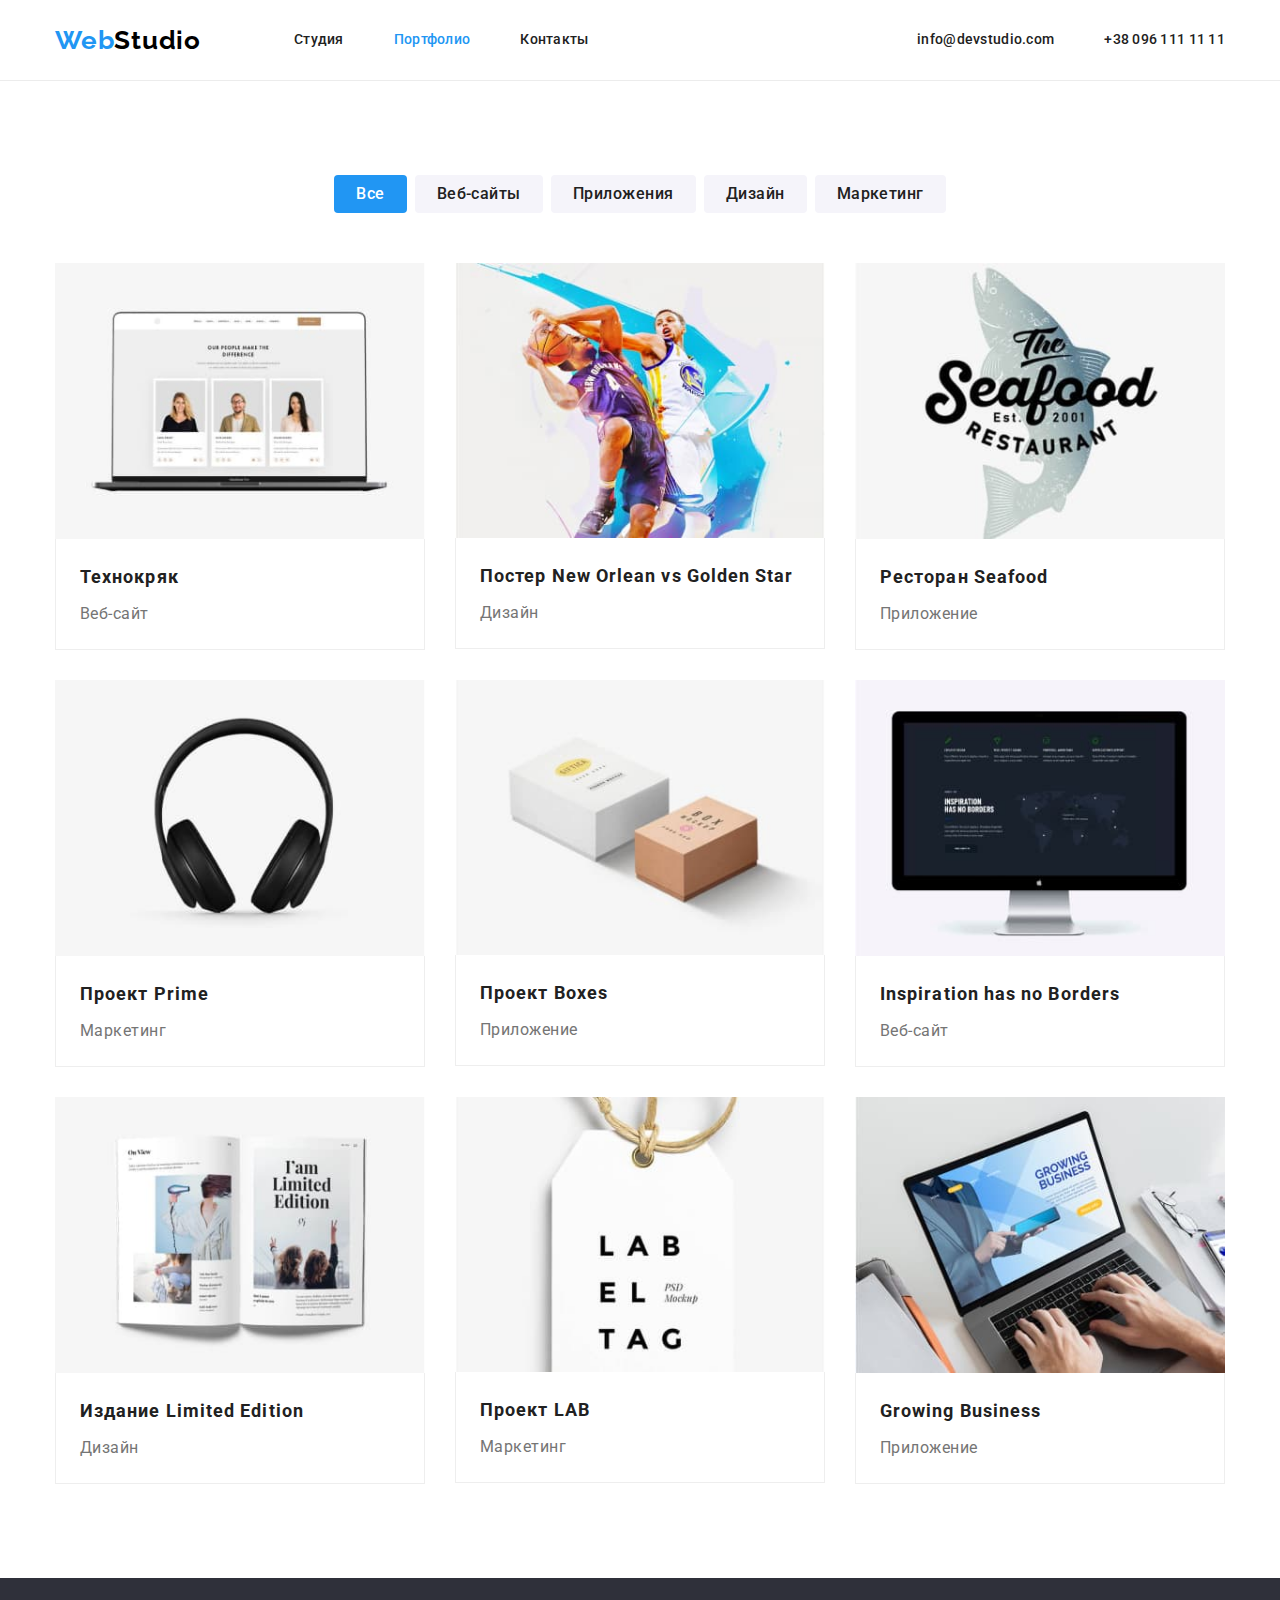
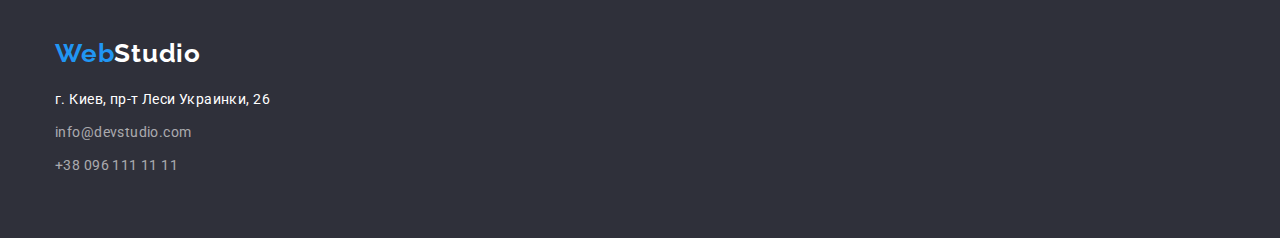
==== portfolio.html @ 4b1d2488 "Начало ДЗ" ====
<!DOCTYPE html>
<html lang="ru">
  <head>
    <meta charset="UTF-8" />
    <meta http-equiv="X-UA-Compatible" content="IE=edge" />
    <meta name="viewport" content="width=device-width, initial-scale=1.0" />
    <title>Document</title>
    <link rel="preconnect" href="https://fonts.googleapis.com" />
    <link rel="preconnect" href="https://fonts.gstatic.com" crossorigin />
    <link
      href="https://fonts.googleapis.com/css2?family=Raleway:wght@700&family=Roboto:wght@400;500;700;900&display=swap"
      rel="stylesheet"
    />
    <link
      rel="stylesheet"
      href="https://cdnjs.cloudflare.com/ajax/libs/modern-normalize/1.0.0/modern-normalize.min.css"
    />
    <link rel="stylesheet" type="text/css" href="./css/styles.css" />
  </head>

  <body>
    <header class="page-header">
      <div class="container">
        <nav class="nav-main">
          <a class="logo link" href="#">Web<span class="logo-part">Studio</span> </a>

          <ul class="nav-list list">
            <li class="nav-item">
              <a class="nav-link link" href="./index.html">Студия</a>
            </li>
            <li class="nav-item">
              <a class="nav-link link current" href="#">Портфолио</a>
            </li>
            <li class="nav-item">
              <a class="nav-link link" href="#">Контакты</a>
            </li>
          </ul>
        </nav>

        <ul class="nav-contact list">
          <li class="nav-contact-item">
            <a class="nav-link link" href="mailto:info@devstudio.com">info@devstudio.com</a>
          </li>

          <li class="nav-contact-item">
            <a class="nav-link link" href="tel:+380961111111">+38 096 111 11 11</a>
          </li>
        </ul>
      </div>
    </header>

    <!--Герой-->
    <main>
      <section class="portfolio section">
        <div class="container">
          <h1 class="visually-hidden">Портфолио</h1>

          <!--Фильтр по разделам-->
          <ul class="btn-select list">
            <li><button class="btn-item current" type="button">Все</button></li>
            <li><button class="btn-item" type="button">Веб-сайты</button></li>
            <li><button class="btn-item" type="button">Приложения</button></li>
            <li><button class="btn-item" type="button">Дизайн</button></li>
            <li><button class="btn-item" type="button">Маркетинг</button></li>
          </ul>

          <h2 class="visually-hidden">Примеры работ</h2>
          <ul class="sample-list list">
            <li class="sample-item">
              <a class="sample-link link" href="#">
                <img
                  class="sample-img"
                  src="./images/project-1.jpg"
                  alt="Первый проект"
                  width="370"
                />
                <div class="sample-box">
                  <h3 class="sample-item-title">Технокряк</h3>
                  <p class="sample-item-txt">Веб-сайт</p>
                </div>
              </a>
            </li>
            <li class="sample-item">
              <a class="sample-link link" href="#">
                <img
                  class="sample-img"
                  src="./images/project-2.jpg"
                  alt="Второй проект"
                  width="370"
                />
                <div class="sample-box">
                  <h3 class="sample-item-title">Постер New Orlean vs Golden Star</h3>
                  <p class="sample-item-txt">Дизайн</p>
                </div>
              </a>
            </li>
            <li class="sample-item">
              <a class="sample-link link" href="#">
                <img
                  class="sample-img"
                  src="./images/project-3.jpg"
                  alt="Третий проект"
                  width="370"
                />
                <div class="sample-box">
                  <h3 class="sample-item-title">Ресторан Seafood</h3>
                  <p class="sample-item-txt">Приложение</p>
                </div>
              </a>
            </li>
            <li class="sample-item">
              <a class="sample-link link" href="#">
                <img
                  class="sample-img"
                  src="./images/project-4.jpg"
                  alt="Четвертый проект"
                  width="370"
                />
                <div class="sample-box">
                  <h3 class="sample-item-title">Проект Prime</h3>
                  <p class="sample-item-txt">Маркетинг</p>
                </div>
              </a>
            </li>
            <li class="sample-item">
              <a class="sample-link link" href="#">
                <img
                  class="sample-img"
                  src="./images/project-5.jpg"
                  alt="Пятый проект"
                  width="370"
                />
                <div class="sample-box">
                  <h3 class="sample-item-title">Проект Boxes</h3>
                  <p class="sample-item-txt">Приложение</p>
                </div>
              </a>
            </li>
            <li class="sample-item">
              <a class="sample-link link" href="#">
                <img
                  class="sample-img"
                  src="./images/project-6.jpg"
                  alt="Шестой  проект"
                  width="370"
                />
                <div class="sample-box">
                  <h3 class="sample-item-title">Inspiration has no Borders</h3>
                  <p class="sample-item-txt">Веб-сайт</p>
                </div>
              </a>
            </li>
            <li class="sample-item">
              <a class="sample-link link" href="#">
                <img
                  class="sample-img"
                  src="./images/project-7.jpg"
                  alt="Седьмой проект"
                  width="370"
                />
                <div class="sample-box">
                  <h3 class="sample-item-title">Издание Limited Edition</h3>
                  <p class="sample-item-txt">Дизайн</p>
                </div>
              </a>
            </li>
            <li class="sample-item">
              <a class="sample-link link" href="#">
                <img
                  class="sample-img"
                  src="./images/project-8.jpg"
                  alt="Восьмой проект"
                  width="370"
                />
                <div class="sample-box">
                  <h3 class="sample-item-title">Проект LAB</h3>
                  <p class="sample-item-txt">Маркетинг</p>
                </div>
              </a>
            </li>
            <li class="sample-item">
              <a class="sample-link link" href="#">
                <img
                  class="sample-img"
                  src="./images/project-9.jpg"
                  alt="Девятый проект"
                  width="370"
                />
                <div class="sample-box">
                  <h3 class="sample-item-title">Growing Business</h3>
                  <p class="sample-item-txt">Приложение</p>
                </div>
              </a>
            </li>
          </ul>
        </div>
      </section>
    </main>

    <!--Футер-->
    <footer class="footer">
      <div class="container">
        <a class="logo link" href="#">Web<span class="logo-part">Studio</span> </a>
        <address class="addr">
          г. Киев, пр-т Леси Украинки, 26
          <ul class="addr-list list">
            <li class="addr-item">
              <a class="addr-link link" href="mailto:info@devstudio.com">info@devstudio.com</a>
            </li>
            <li class="addr-item">
              <a class="addr-link link" href="tel:+380961111111">+38 096 111 11 11</a>
            </li>
          </ul>
        </address>
      </div>
    </footer>
  </body>
</html>
---- css/styles.css ----
/*--объявление глоб.переменных--*/
:root {
  --clr-ttl: #212121; /*--осн.цвет заголовков--*/
  --clr-txt: #757575; /*--осн.цвет текста--*/
  --clr-backg-hero: #2f303a; /*--цвет фона героя и футера--*/
  --clr-backg-item: #f5f4fa; /*--доп.цвет фона элементов--*/
  --clr-btn-link: #ffffff; /*--цвет текста акт.кн.,ссылок..--*/
  --clr-brend: #2196f3; /*-цвет логотипа,акт.кнопок и ссылок---*/
  --clr-logo-part: #000000; /*-цвет логотипа,акт.кнопок и ссылок---*/
  --clr-ft-link: rgba(255, 255, 255, 0.6); /*--цвет ссылок в футере--*/
}

/*--Установки "по умолчанию" для сайта--*/

body {
  font-family: Roboto, sans-serif;
  color: var(--clr-txt);
  background-color: var(--clr-btn-link);
  cursor: default;
}

/*--Установки элементов--*/
ul {
  list-style: none;
  margin: 0;
  padding: 0;
}

h1,
h2,
h3,
h4,
h5,
h6,
p {
  margin: 0 auto;
}

img {
  display: block;
}
.link {
  text-decoration: none;
}

.visually-hidden {
  position: absolute;
  width: 1px;
  height: 1px;
  margin: -1px;
  border: 0;
  padding: 0;

  white-space: nowrap;
  clip-path: inset(100%);
  clip: rect(0 0 0 0);
  overflow: hidden;
}

.nav-link.current {
  color: var(--clr-brend);
}

.section {
  padding: 94px 0;
}

/*---header--*/
.page-header {
  border-bottom: 1px solid #ececec;
}
/*--Логотип--*/
.logo {
  font-family: 'Raleway', sans-serif;
  font-weight: 700;
  font-size: 26px;
  line-height: 1.17;
  color: var(--clr-brend);
  letter-spacing: 0.03em;
}
.logo-part {
  color: var(--clr-logo-part);
}

.footer .logo-part {
  color: var(--clr-btn-link);
}

.page-header > .container {
  display: flex;
  align-items: center;
  justify-content: space-between;
}

.nav-main {
  display: flex;
  align-items: center;
  margin-left: 0;
  margin-right: 0;
}
.nav-list {
  display: flex;
  margin-left: 93px;
}
.nav-list li:first-child,
.nav-contact li:first-child {
  margin-left: 0;
}
.nav-contact {
  display: flex;
  margin: auto 0;
  align-items: center;
}

.nav-link {
  display: block;
  padding-top: 32px;
  padding-bottom: 32px;
  justify-content: space-between;
  font-weight: 500;
  font-size: 14px;
  line-height: 1.14;
  letter-spacing: 0.02em;
  color: var(--clr-ttl);
}

.nav-link:hover,
.nav-link:focus {
  color: var(--clr-brend);
}

.nav-item,
.nav-contact-item {
  margin-left: 50px;
}

.nav-link-item {
  display: inline-block;
  padding-top: 32px;
  padding-bottom: 32px;
  font-weight: 500;
  font-size: 14px;
  line-height: 1.14;
  letter-spacing: 0.02em;
  color: var(--clr-txt);
}

.nav-link-item:hover,
.nav-link-item:focus {
  color: var(--clr-brend);
}

/*--main-section--*/
.container {
  width: 1200px;
  margin: 0 auto;
  padding: 0 15px;
}

.main {
  display: block;
  /*background: var(--clr-backg-hero); rgba(47, 48, 58, 0.4),*/
  background-image: linear-gradient(to right, rgba(47, 48, 58, 0.4), rgba(47, 48, 58, 0.4)),
    url('../images/img-hero.jpg');
  background-repeat: no-repeat;
  background-position: center;
  background-size: 1600px;
  text-align: center;
  padding: 200px 0;
}

.main-title {
  height: 120px;
  max-width: 696px;
  font-weight: 900;
  font-size: 44px;
  line-height: 1.36;
  letter-spacing: 0.06em;
  text-transform: uppercase;
  color: var(--clr-btn-link);
  margin-bottom: 30px;
}

.main-btn {
  text-align: center;
  font-weight: 700;
  font-size: 16px;
  line-height: 1.87;
  letter-spacing: 0.06em;
  border: none;
  border-radius: 4px;
  cursor: pointer;
  color: var(--clr-btn-link);
  background-color: var(--clr-brend);
  padding: 10px 32px;
  min-width: 200px;
}

.main-btn:hover,
.main-btn:focus {
  color: var(--clr-btn-link);
  background-color: var(--clr-brend);
}

.advants-list {
  display: flex;
  margin-left: -30px;
}

.advants-item {
  width: calc((100% - 4 * 30px) / 4);
  margin-left: 30px;
}
.advants-item-title {
  font-weight: 700;
  font-size: 14px;
  line-height: 1.17;
  letter-spacing: 0.03em;
  text-transform: uppercase;
  color: var(--clr-ttl);
  margin-bottom: 10px;
}
.advants-text {
  font-size: 14px;
  line-height: 1.71;
  letter-spacing: 0.03em;
  color: var(--clr-txt);
}

/*--direct-section--*/
.direct.section {
  padding-top: 0;
}
.direct-title {
  font-weight: 700;
  font-size: 36px;
  line-height: 1.17;
  text-align: center;
  letter-spacing: 0.03em;
  color: var(--clr-ttl);
  margin-bottom: 50px;
}
.direct-list {
  display: flex;
  margin-left: -30px;
}
.direct-item {
  width: calc((100% - 3 * 30px) / 3);
  margin-left: 30px;
  box-shadow: 0px 4px 4px 0px #00000040;
}

/*--card-section--*/
.card {
  background: var(--clr-backg-item);
  text-align: center;
}
.card-title {
  font-weight: 700;
  font-size: 36px;
  line-height: 1.17;
  letter-spacing: 0.03em;
  color: var(--clr-ttl);
  margin-top: 0;
  margin-bottom: 50px;
}

.card-list {
  display: flex;
  margin-left: -30px;
}
.card-item {
  width: calc((100% - 4 * 30px) / 4);
  margin-left: 30px;
  /*height: 368px;*/
  background: #ffffff;
  box-shadow: 0px 1px 3px rgba(0, 0, 0, 0.12), 0px 1px 1px rgba(0, 0, 0, 0.14),
    0px 2px 1px rgba(0, 0, 0, 0.2);
  border-radius: 0px 0px 4px 4px;
}

.card-item-title {
  font-weight: 500;
  color: var(--clr-ttl);
  margin-bottom: 10px;
}
.card-text {
  letter-spacing: 0.03em;
  color: var(--clr-txt);
}

.card-content {
  font-size: 16px;
  line-height: 1.19;
  text-align: center;
  letter-spacing: 0.03em;
  padding: 30px 10px;
}
/*-------------------footer-section-----------*/

.footer {
  padding: 60px 0;
  background: var(--clr-backg-hero);
}

.footer .logo {
  display: block;
  margin-bottom: 20px;
}

.addr {
  font-style: normal;
  font-size: 14px;
  line-height: 1.71;
  letter-spacing: 0.03em;
  color: var(--clr-btn-link);
  margin: 0;
}

.addr-list {
  margin-top: 9px;
}
.addr-item {
  margin-bottom: 9px;
}

.addr-list li:last-child {
  margin-bottom: 0;
}

.addr-link {
  display: block;
  line-height: 1.71;
  letter-spacing: 0.03em;
  color: var(--clr-ft-link);
}

.addr-link:hover,
.addr-link:focus {
  color: var(--clr-brend);
}

/*------------PORTFOLIO---------*/

/*---Фильтр по разделам--*/
.btn-select {
  display: flex;
  justify-content: center;
  margin-bottom: 50px;
}
.btn-item {
  font-family: 'Roboto', sans-serif;
  font-style: normal;
  font-weight: 500;
  font-size: 16px;
  line-height: 1.62;
  letter-spacing: 0.03em;
  background-color: var(--clr-backg-item);
  color: var(--clr-ttl);
  text-align: center;
  cursor: pointer;
  border: none;
  border-radius: 4px;
  padding: 6px 22px;
}

.btn-select > li {
  margin-right: 8px;
}
.btn-select > li:last-child {
  margin-right: 0;
}

.btn-item:hover,
.btn-item:focus {
  color: var(--clr-btn-link);
  background-color: var(--clr-brend);
  box-shadow: 0px 4px 4px 0px #00000040;
}

.btn-item.current {
  background-color: var(--clr-brend);
  color: var(--clr-btn-link);
}

/*---Примеры работ ----*/
.sample-list {
  display: flex;
  flex-wrap: wrap;
  margin-left: -30px;
}
.sample-list > .sample-item:nth-child(-n + 3) {
  margin-top: 0;
}

.sample-item {
  width: calc((100% - 3 * 30px) / 3);
  margin-left: 30px;
  margin-top: 30px;
}
.sample-item:hover {
  box-shadow: 0px 4px 4px 0px #00000040;
}

.sample-link {
  height: 100%;
}

.sample-item-title {
  font-weight: 700;
  font-size: 18px;
  line-height: 2;
  letter-spacing: 0.06em;
  color: #212121;
  margin-bottom: 4px;
}
.sample-item-txt {
  font-size: 16px;
  line-height: 1.87;
  letter-spacing: 0.03em;
  color: var(--clr-txt);
  background: var(--clr-btn-link);
  margin-bottom: 0;
}

.sample-box {
  padding: 20px 24px;
  border: 1px solid #eeeeee;
  border-top: none;
}
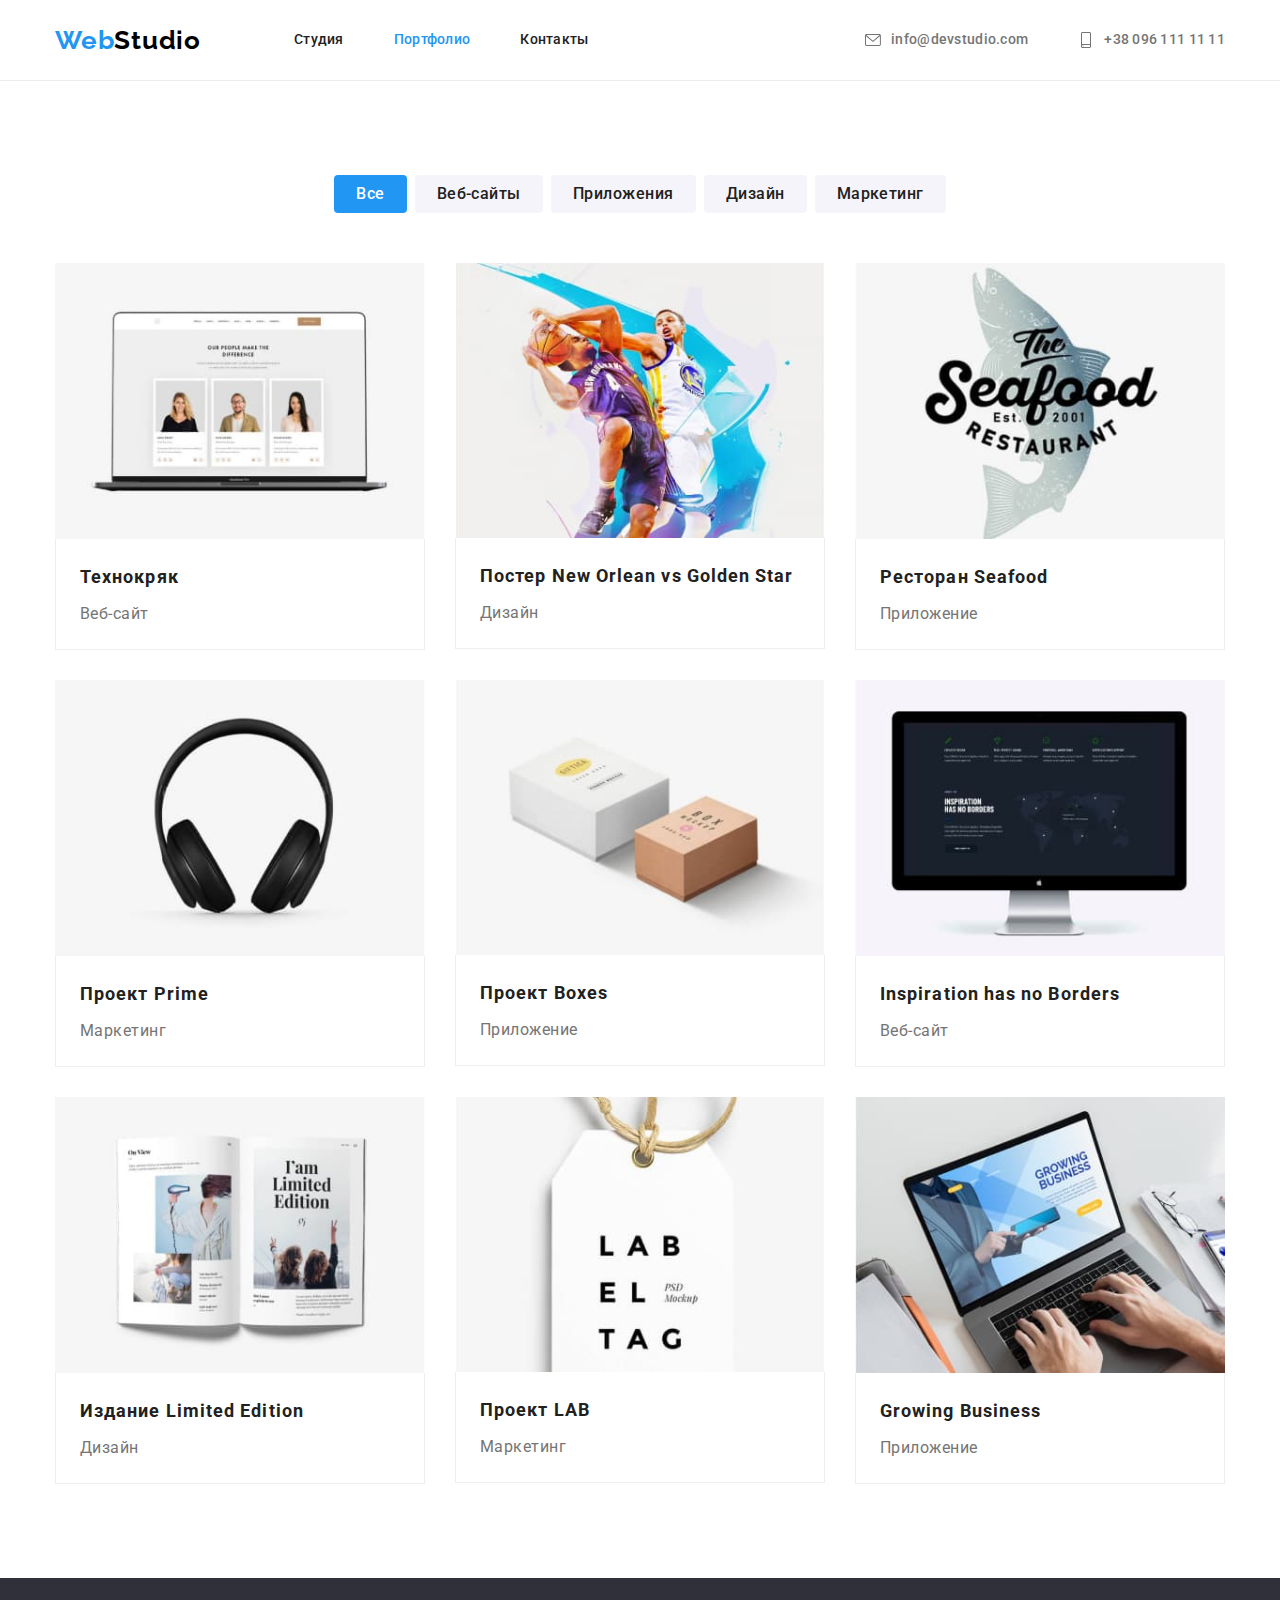
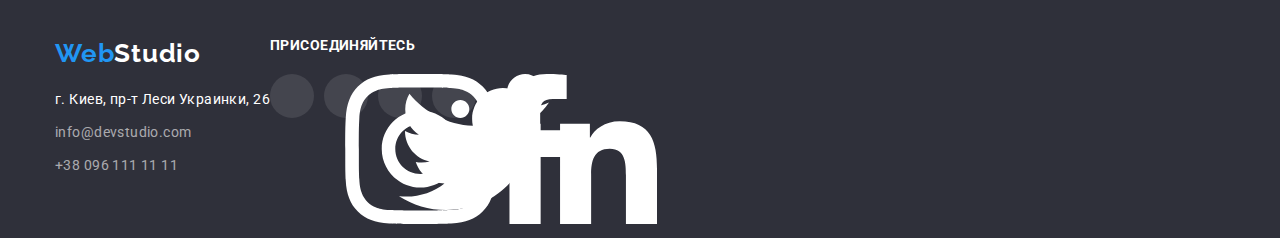
==== commit cdab575c: "Дз (первая попытка)" ====
--- a/portfolio.html
+++ b/portfolio.html
@@ -22,28 +22,37 @@
     <header class="page-header">
       <div class="container">
         <nav class="nav-main">
-          <a class="logo link" href="#">Web<span class="logo-part">Studio</span> </a>
+          <a class="logo" href="#">Web<span class="logo-part">Studio</span> </a>
 
           <ul class="nav-list list">
             <li class="nav-item">
-              <a class="nav-link link" href="./index.html">Студия</a>
+              <a class="nav-link" href="./index.html">Студия</a>
             </li>
             <li class="nav-item">
-              <a class="nav-link link current" href="#">Портфолио</a>
+              <a class="nav-link current" href="#">Портфолио</a>
             </li>
             <li class="nav-item">
-              <a class="nav-link link" href="#">Контакты</a>
+              <a class="nav-link" href="#">Контакты</a>
             </li>
           </ul>
         </nav>
 
         <ul class="nav-contact list">
           <li class="nav-contact-item">
-            <a class="nav-link link" href="mailto:info@devstudio.com">info@devstudio.com</a>
+            <a class="nav-link-item" href="mailto:info@devstudio.com"
+              ><svg class="nav-icon-item">
+                <use href="./images/symbol-defs.svg#icon-envelope"></use>
+              </svg>
+              info@devstudio.com</a
+            >
           </li>
 
           <li class="nav-contact-item">
-            <a class="nav-link link" href="tel:+380961111111">+38 096 111 11 11</a>
+            <a class="nav-link-item" href="tel:+380961111111"
+              ><svg class="nav-icon-item">
+                <use href="./images/symbol-defs.svg#icon-smartphone"></use></svg
+              >+38 096 111 11 11</a
+            >
           </li>
         </ul>
       </div>
@@ -67,7 +76,7 @@
           <h2 class="visually-hidden">Примеры работ</h2>
           <ul class="sample-list list">
             <li class="sample-item">
-              <a class="sample-link link" href="#">
+              <a class="sample-link" href="#">
                 <img
                   class="sample-img"
                   src="./images/project-1.jpg"
@@ -81,7 +90,7 @@
               </a>
             </li>
             <li class="sample-item">
-              <a class="sample-link link" href="#">
+              <a class="sample-link" href="#">
                 <img
                   class="sample-img"
                   src="./images/project-2.jpg"
@@ -95,7 +104,7 @@
               </a>
             </li>
             <li class="sample-item">
-              <a class="sample-link link" href="#">
+              <a class="sample-link" href="#">
                 <img
                   class="sample-img"
                   src="./images/project-3.jpg"
@@ -109,7 +118,7 @@
               </a>
             </li>
             <li class="sample-item">
-              <a class="sample-link link" href="#">
+              <a class="sample-link" href="#">
                 <img
                   class="sample-img"
                   src="./images/project-4.jpg"
@@ -123,7 +132,7 @@
               </a>
             </li>
             <li class="sample-item">
-              <a class="sample-link link" href="#">
+              <a class="sample-link" href="#">
                 <img
                   class="sample-img"
                   src="./images/project-5.jpg"
@@ -137,7 +146,7 @@
               </a>
             </li>
             <li class="sample-item">
-              <a class="sample-link link" href="#">
+              <a class="sample-link" href="#">
                 <img
                   class="sample-img"
                   src="./images/project-6.jpg"
@@ -151,7 +160,7 @@
               </a>
             </li>
             <li class="sample-item">
-              <a class="sample-link link" href="#">
+              <a class="sample-link" href="#">
                 <img
                   class="sample-img"
                   src="./images/project-7.jpg"
@@ -165,7 +174,7 @@
               </a>
             </li>
             <li class="sample-item">
-              <a class="sample-link link" href="#">
+              <a class="sample-link" href="#">
                 <img
                   class="sample-img"
                   src="./images/project-8.jpg"
@@ -179,7 +188,7 @@
               </a>
             </li>
             <li class="sample-item">
-              <a class="sample-link link" href="#">
+              <a class="sample-link" href="#">
                 <img
                   class="sample-img"
                   src="./images/project-9.jpg"
@@ -200,18 +209,53 @@
     <!--Футер-->
     <footer class="footer">
       <div class="container">
-        <a class="logo link" href="#">Web<span class="logo-part">Studio</span> </a>
-        <address class="addr">
-          г. Киев, пр-т Леси Украинки, 26
-          <ul class="addr-list list">
-            <li class="addr-item">
-              <a class="addr-link link" href="mailto:info@devstudio.com">info@devstudio.com</a>
-            </li>
-            <li class="addr-item">
-              <a class="addr-link link" href="tel:+380961111111">+38 096 111 11 11</a>
-            </li>
-          </ul>
-        </address>
+        <div class="footer-addr">
+          <a class="logo" href="#">Web<span class="logo-part">Studio</span> </a>
+          <address class="addr">
+            г. Киев, пр-т Леси Украинки, 26
+            <ul class="addr-list list">
+              <li class="addr-item">
+                <a class="addr-link" href="mailto:info@devstudio.com">info@devstudio.com</a>
+              </li>
+              <li class="addr-item">
+                <a class="addr-link" href="tel:+380961111111">+38 096 111 11 11</a>
+              </li>
+            </ul>
+          </address>
+        </div>
+        <div class="footer-icon-network">
+          <p class="network-title">Присоединяйтесь</p>
+          <ul class="network-icon-list">
+            <li class="network-icon-item">
+              <a class="network-link" href="#">
+                <svg class="network-logo">
+                  <use href="./images/symbol-defs.svg#icon-instagram"></use>
+                </svg>
+              </a>
+            </li>
+            <li class="network-icon-item">
+              <a class="network-link" href="#">
+                <svg class="network-logo">
+                  <use href="./images/symbol-defs.svg#icon-twitter"></use>
+                </svg>
+              </a>
+            </li>
+            <li class="network-icon-item">
+              <a class="network-link" href="#">
+                <svg class="network-logo">
+                  <use href="./images/symbol-defs.svg#icon-facebook"></use>
+                </svg>
+              </a>
+            </li>
+            <li class="network-icon-item">
+              <a class="network-link" href="#">
+                <svg class="network-logo">
+                  <use href="./images/symbol-defs.svg#icon-linkedin"></use>
+                </svg>
+              </a>
+            </li>
+          </ul>
+        </div>
       </div>
     </footer>
   </body>
--- a/css/styles.css
+++ b/css/styles.css
@@ -39,7 +39,7 @@
 img {
   display: block;
 }
-.link {
+a {
   text-decoration: none;
 }
 
@@ -135,19 +135,39 @@
 }
 
 .nav-link-item {
-  display: inline-block;
+  display: flex;
   padding-top: 32px;
   padding-bottom: 32px;
+  justify-content: space-between;
   font-weight: 500;
   font-size: 14px;
   line-height: 1.14;
   letter-spacing: 0.02em;
   color: var(--clr-txt);
-}
-
+  align-items: center;
+  text-align: center;
+}
+
+.nav-link-item:hover .nav-icon-item,
+.nav-link-item:focus .nav-icon-item,
 .nav-link-item:hover,
 .nav-link-item:focus {
   color: var(--clr-brend);
+  fill: var(--clr-brend);
+}
+
+.nav-icon-item {
+  display: block;
+  margin-right: 10px;
+  height: 16px;
+  width: 16px;
+  text-align: center;
+  align-items: center;
+  fill: var(--clr-txt);
+  background-position: center;
+  background-size: contain;
+  background-repeat: no-repeat;
+  background-color: transparent;
 }
 
 /*--main-section--*/
@@ -159,12 +179,14 @@
 
 .main {
   display: block;
-  /*background: var(--clr-backg-hero); rgba(47, 48, 58, 0.4),*/
-  background-image: linear-gradient(to right, rgba(47, 48, 58, 0.4), rgba(47, 48, 58, 0.4)),
+  background: var(--clr-backg-hero);
+  background-image: linear-gradient(rgba(47, 48, 58, 0.4), rgba(47, 48, 58, 0.4)),
     url('../images/img-hero.jpg');
   background-repeat: no-repeat;
   background-position: center;
-  background-size: 1600px;
+  max-width: 1600px;
+  height: 600px;
+  margin: auto;
   text-align: center;
   padding: 200px 0;
 }
@@ -211,6 +233,37 @@
   width: calc((100% - 4 * 30px) / 4);
   margin-left: 30px;
 }
+
+.advants-item::before {
+  content: '';
+  display: block;
+  height: 120px;
+  margin-bottom: 30px;
+  background-position: center;
+  background-repeat: no-repeat;
+  background-size: 70px 70px;
+  background-color: var(--clr-backg-item);
+}
+
+/*------advants-item icon------*/
+.icon-antenna::before {
+  background-image: url('../images/icon/antenna.svg');
+}
+
+.icon-clock::before {
+  background-image: url('../images/icon/clock.svg');
+}
+
+.icon-diagram::before {
+  background-image: url('../images/icon/diagram.svg');
+}
+
+.icon-astronaut::before {
+  background-image: url('../images/icon/astronaut.svg');
+}
+
+/*----------------------------*/
+
 .advants-item-title {
   font-weight: 700;
   font-size: 14px;
@@ -294,11 +347,110 @@
   line-height: 1.19;
   text-align: center;
   letter-spacing: 0.03em;
-  padding: 30px 10px;
-}
+  padding: 30px 10px 0;
+  margin-bottom: 16px;
+}
+/*--раздел соц.сетей--*/
+
+.social-links {
+  display: block;
+  height: 44px;
+  width: 206px;
+  margin: 0 32px 30px;
+}
+
+.social-icon-list {
+  display: flex;
+  padding: 0;
+}
+
+.social-icon-item {
+  display: flex;
+  height: 44px;
+  width: 44px;
+  border-radius: 50%;
+  margin-right: 10px;
+  align-items: center;
+  cursor: pointer;
+}
+.social-icon-item:last-child {
+  margin-right: 0;
+}
+.social-icon-item:hover,
+.social-icon-item:focus,
+.social-icon-item:hover .social-logo,
+.social-icon-item:focus .social-logo {
+  background-color: var(--clr-brend);
+  fill: var(--clr-btn-link);
+}
+
+.social-logo {
+  display: flex;
+  fill: var(--clr-txt);
+  background-color: transparent;
+  justify-content: center;
+  background-repeat: no-repeat;
+  background-size: cover;
+  background-position: center;
+}
+.social-link {
+  display: inline-block;
+  margin: auto auto;
+}
+
+/*--постоянные клиенты---*/
+.const-clients-title {
+  font-weight: 700;
+  font-size: 36px;
+  line-height: 1.17;
+  text-align: center;
+  letter-spacing: 0.03em;
+  color: var(--clr-ttl);
+  margin-bottom: 50px;
+}
+.const-clients-list {
+  display: flex;
+}
+
+.const-clients-item {
+  display: flex;
+  justify-content: space-between;
+  border-radius: 4px;
+  background: transparent;
+  width: 170px;
+  border: 1px solid #afb1b8;
+  height: 94px;
+  margin-right: 30px;
+  align-items: center;
+  padding: 16px 32px;
+}
+.const-clients-item:last-child {
+  margin-right: 0;
+}
+.clients-link {
+  display: block;
+  height: 100%;
+  width: 106px;
+}
+.client-logo {
+  padding: 0;
+  fill: #afb1b8;
+}
+
+.const-clients-item:hover .client-logoб .const-clients-item:focus .client-logo {
+  fill: var(--clr-brend);
+}
+.const-clients-item:hover,
+.const-clients-item:focus {
+  border-radius: 4px;
+  border: 1px solid var(--clr-brend);
+  cursor: pointer;
+}
+
 /*-------------------footer-section-----------*/
 
 .footer {
+  display: flex;
   padding: 60px 0;
   background: var(--clr-backg-hero);
 }
@@ -338,6 +490,63 @@
 .addr-link:hover,
 .addr-link:focus {
   color: var(--clr-brend);
+}
+
+.footer .container {
+  display: flex;
+}
+
+.footer .icon-network {
+  height: 80px;
+  width: 206px;
+  margin-left: 70px;
+  margin-top: 12px;
+}
+
+.network-title {
+  font-weight: 700;
+  font-size: 14px;
+  line-height: 1.14;
+  letter-spacing: 0.03em;
+  text-transform: uppercase;
+  color: var(--clr-btn-link);
+}
+
+.network-icon-list {
+  display: flex;
+  padding-top: 20px;
+  height: 44px;
+  width: 206px;
+}
+.network-icon-item {
+  display: flex;
+  height: 44px;
+  width: 44px;
+  border-radius: 50%;
+  margin-right: 10px;
+  align-items: center;
+  background-color: rgba(255, 255, 255, 0.1);
+  cursor: pointer;
+}
+.network-icon-item:last-child {
+  margin-right: 0;
+}
+.network-link {
+  display: inline-block;
+  margin: auto auto;
+}
+.network-logo {
+  display: flex;
+  fill: var(--clr-btn-link);
+  background-color: transparent;
+  justify-content: center;
+  background-repeat: no-repeat;
+  background-size: cover;
+  background-position: center;
+}
+.network-icon-item:hover,
+.network-icon-item:focus {
+  background-color: var(--clr-brend);
 }
 
 /*------------PORTFOLIO---------*/
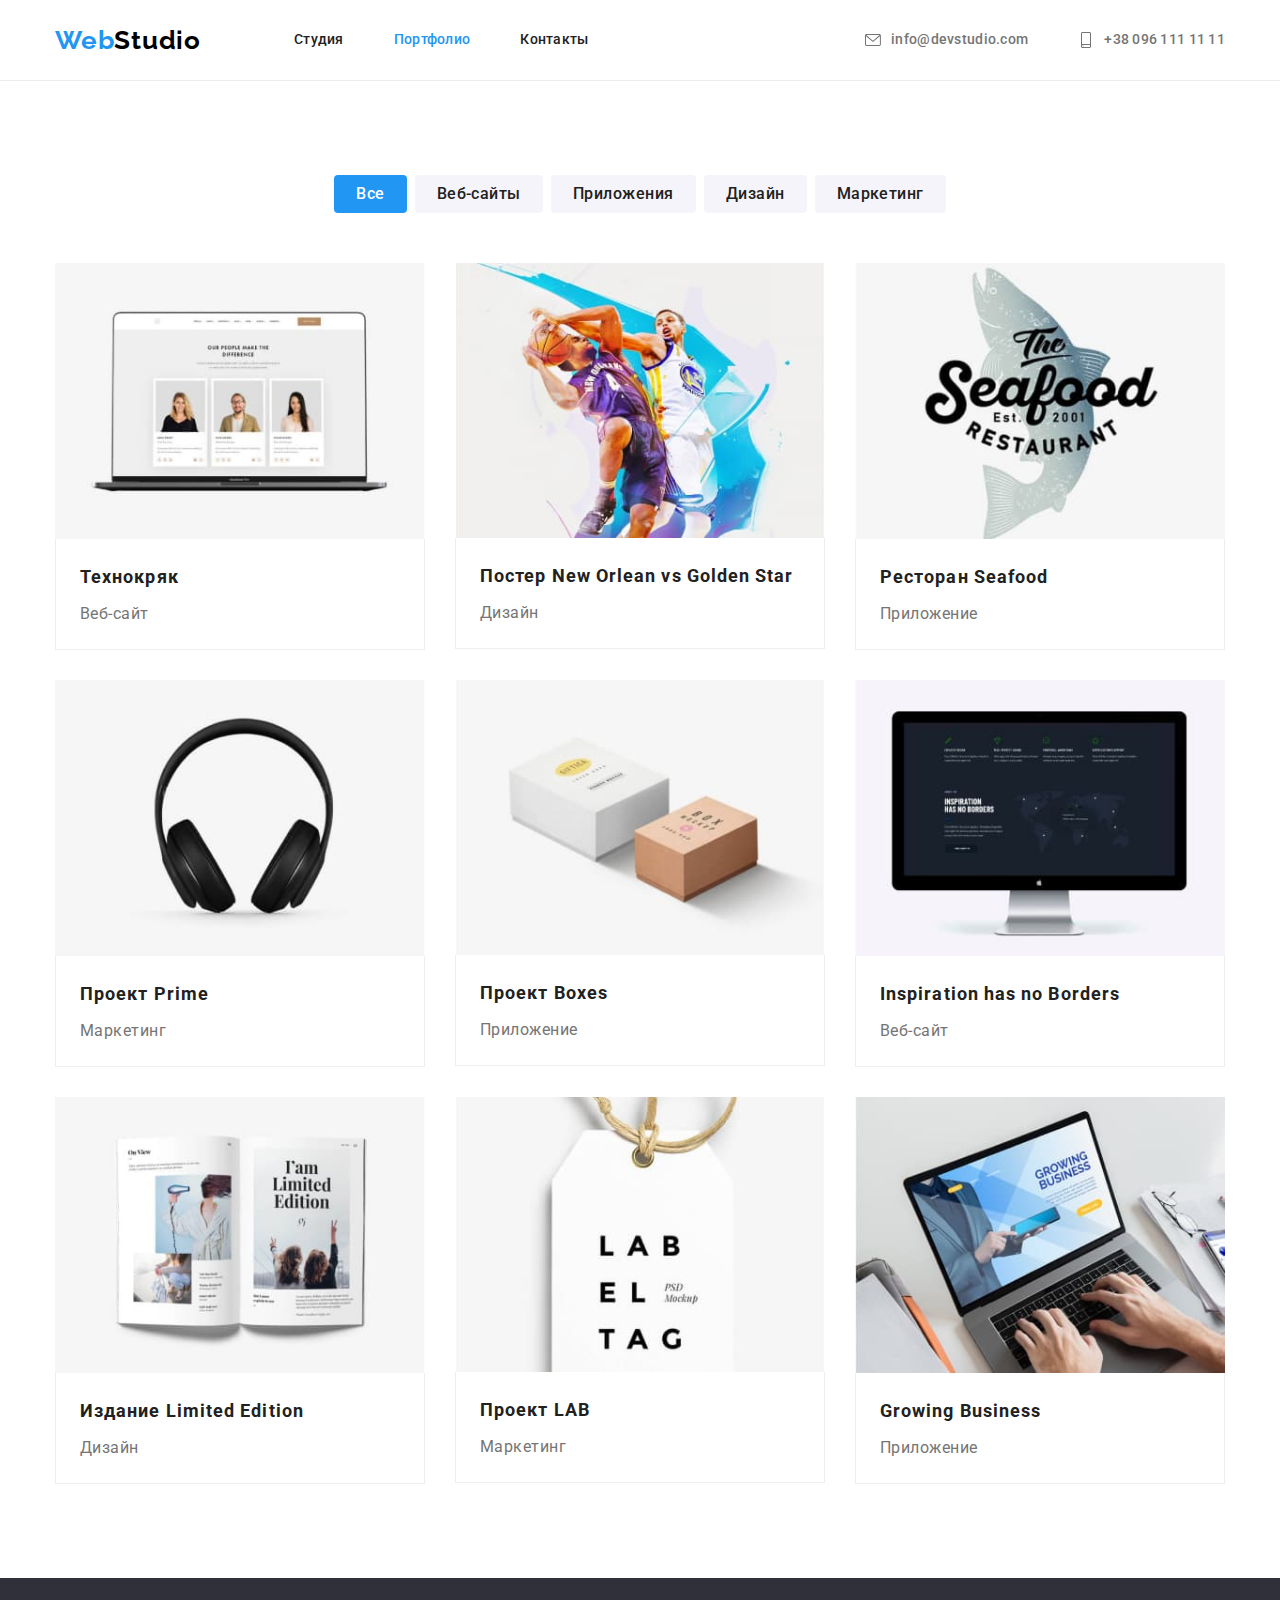
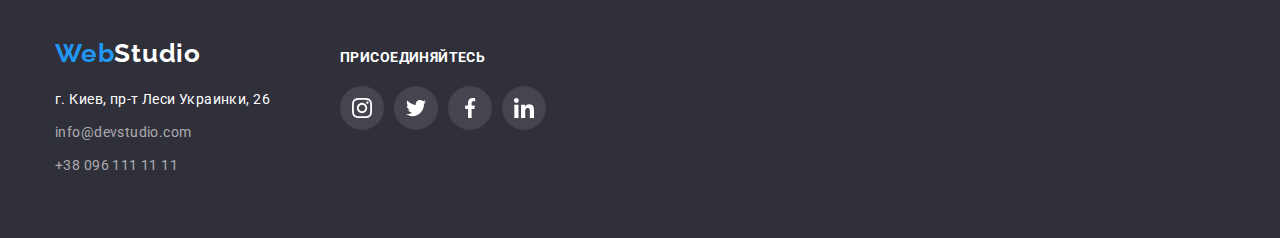
==== commit f7de2e8a: "еще одна тех.ошибка((" ====
--- a/portfolio.html
+++ b/portfolio.html
@@ -223,33 +223,33 @@
             </ul>
           </address>
         </div>
-        <div class="footer-icon-network">
+        <div class="icon-network">
           <p class="network-title">Присоединяйтесь</p>
           <ul class="network-icon-list">
             <li class="network-icon-item">
               <a class="network-link" href="#">
-                <svg class="network-logo">
+                <svg class="network-logo" width="20" height="20">
                   <use href="./images/symbol-defs.svg#icon-instagram"></use>
                 </svg>
               </a>
             </li>
             <li class="network-icon-item">
               <a class="network-link" href="#">
-                <svg class="network-logo">
+                <svg class="network-logo" width="20" height="20">
                   <use href="./images/symbol-defs.svg#icon-twitter"></use>
                 </svg>
               </a>
             </li>
             <li class="network-icon-item">
               <a class="network-link" href="#">
-                <svg class="network-logo">
+                <svg class="network-logo" width="20" height="20">
                   <use href="./images/symbol-defs.svg#icon-facebook"></use>
                 </svg>
               </a>
             </li>
             <li class="network-icon-item">
               <a class="network-link" href="#">
-                <svg class="network-logo">
+                <svg class="network-logo" width="20" height="20">
                   <use href="./images/symbol-defs.svg#icon-linkedin"></use>
                 </svg>
               </a>
--- a/css/styles.css
+++ b/css/styles.css
@@ -437,7 +437,8 @@
   fill: #afb1b8;
 }
 
-.const-clients-item:hover .client-logoб .const-clients-item:focus .client-logo {
+.const-clients-item:hover .client-logo,
+.const-clients-item:focus .client-logo {
   fill: var(--clr-brend);
 }
 .const-clients-item:hover,
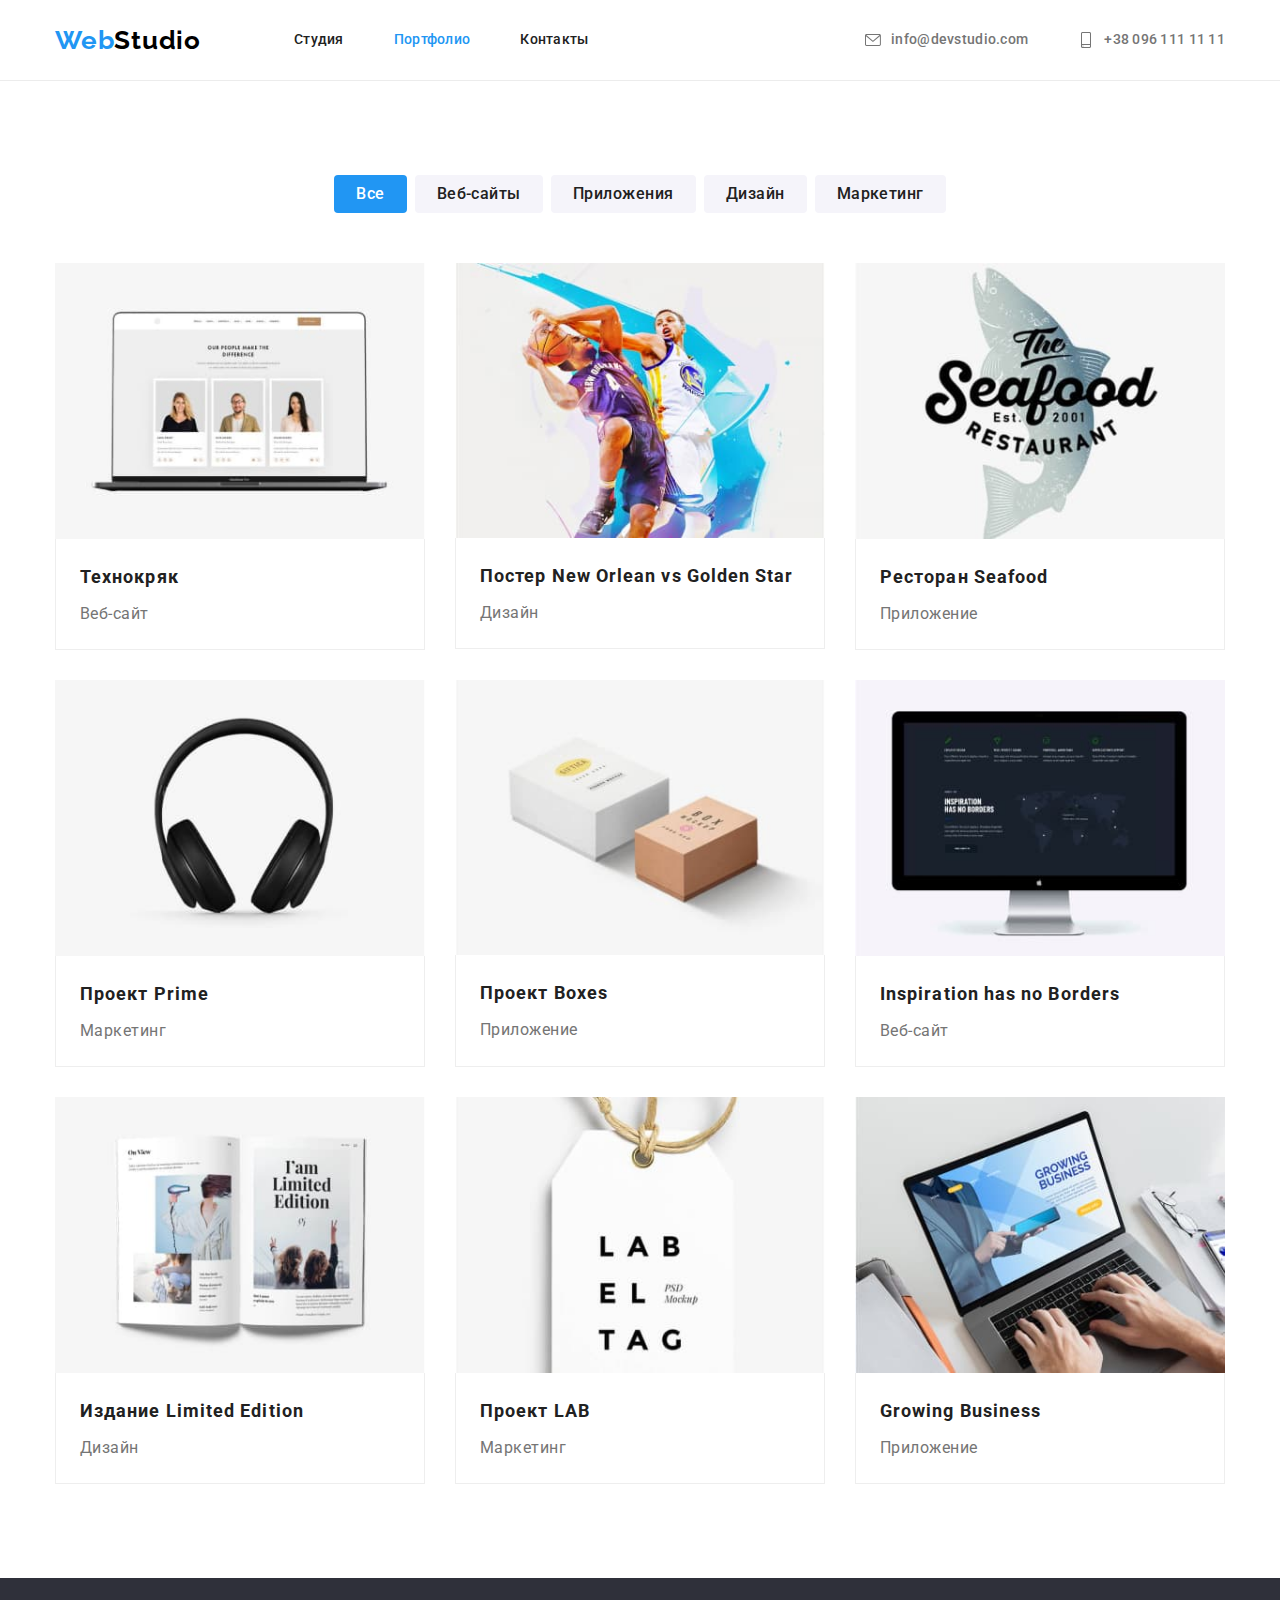
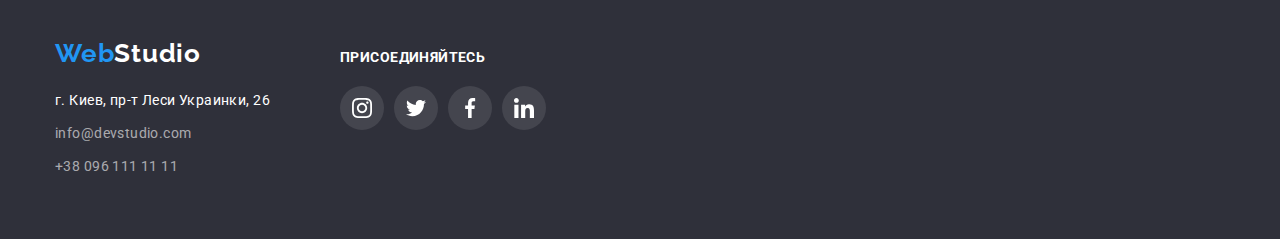
==== commit f8bfe4b4: "Работа над ошибками" ====
--- a/portfolio.html
+++ b/portfolio.html
@@ -40,7 +40,7 @@
         <ul class="nav-contact list">
           <li class="nav-contact-item">
             <a class="nav-link-item" href="mailto:info@devstudio.com"
-              ><svg class="nav-icon-item">
+              ><svg class="nav-icon-item" width="16" height="12">
                 <use href="./images/symbol-defs.svg#icon-envelope"></use>
               </svg>
               info@devstudio.com</a
@@ -49,7 +49,7 @@
 
           <li class="nav-contact-item">
             <a class="nav-link-item" href="tel:+380961111111"
-              ><svg class="nav-icon-item">
+              ><svg class="nav-icon-item" width="10" height="16">
                 <use href="./images/symbol-defs.svg#icon-smartphone"></use></svg
               >+38 096 111 11 11</a
             >
--- a/css/styles.css
+++ b/css/styles.css
@@ -8,6 +8,7 @@
   --clr-brend: #2196f3; /*-цвет логотипа,акт.кнопок и ссылок---*/
   --clr-logo-part: #000000; /*-цвет логотипа,акт.кнопок и ссылок---*/
   --clr-ft-link: rgba(255, 255, 255, 0.6); /*--цвет ссылок в футере--*/
+  --clr-icon-link: #afb1b8; /*-- цет иконок соц.сетей--*/
 }
 
 /*--Установки "по умолчанию" для сайта--*/
@@ -138,14 +139,12 @@
   display: flex;
   padding-top: 32px;
   padding-bottom: 32px;
-  justify-content: space-between;
   font-weight: 500;
   font-size: 14px;
   line-height: 1.14;
   letter-spacing: 0.02em;
   color: var(--clr-txt);
   align-items: center;
-  text-align: center;
 }
 
 .nav-link-item:hover .nav-icon-item,
@@ -178,14 +177,12 @@
 }
 
 .main {
-  display: block;
   background: var(--clr-backg-hero);
   background-image: linear-gradient(rgba(47, 48, 58, 0.4), rgba(47, 48, 58, 0.4)),
     url('../images/img-hero.jpg');
   background-repeat: no-repeat;
   background-position: center;
   max-width: 1600px;
-  height: 600px;
   margin: auto;
   text-align: center;
   padding: 200px 0;
@@ -224,60 +221,46 @@
   background-color: var(--clr-brend);
 }
 
+/*----advants section-----*/
+
+.advants-item-title {
+  font-weight: 700;
+  font-size: 14px;
+  line-height: 1.17;
+  letter-spacing: 0.03em;
+  text-transform: uppercase;
+  color: var(--clr-ttl);
+  margin-bottom: 10px;
+}
+.advants-text {
+  display: block;
+  font-size: 14px;
+  line-height: 1.71;
+  letter-spacing: 0.03em;
+  color: var(--clr-txt);
+}
+
+/*------advants-list------*/
+
 .advants-list {
   display: flex;
   margin-left: -30px;
 }
 
 .advants-item {
+  display: block;
   width: calc((100% - 4 * 30px) / 4);
   margin-left: 30px;
 }
 
-.advants-item::before {
-  content: '';
-  display: block;
+.advants-icon {
+  display: flex;
+  margin-bottom: 30px;
   height: 120px;
-  margin-bottom: 30px;
-  background-position: center;
-  background-repeat: no-repeat;
-  background-size: 70px 70px;
+  width: auto;
   background-color: var(--clr-backg-item);
-}
-
-/*------advants-item icon------*/
-.icon-antenna::before {
-  background-image: url('../images/icon/antenna.svg');
-}
-
-.icon-clock::before {
-  background-image: url('../images/icon/clock.svg');
-}
-
-.icon-diagram::before {
-  background-image: url('../images/icon/diagram.svg');
-}
-
-.icon-astronaut::before {
-  background-image: url('../images/icon/astronaut.svg');
-}
-
-/*----------------------------*/
-
-.advants-item-title {
-  font-weight: 700;
-  font-size: 14px;
-  line-height: 1.17;
-  letter-spacing: 0.03em;
-  text-transform: uppercase;
-  color: var(--clr-ttl);
-  margin-bottom: 10px;
-}
-.advants-text {
-  font-size: 14px;
-  line-height: 1.71;
-  letter-spacing: 0.03em;
-  color: var(--clr-txt);
+  align-items: center;
+  justify-content: center;
 }
 
 /*--direct-section--*/
@@ -325,7 +308,6 @@
 .card-item {
   width: calc((100% - 4 * 30px) / 4);
   margin-left: 30px;
-  /*height: 368px;*/
   background: #ffffff;
   box-shadow: 0px 1px 3px rgba(0, 0, 0, 0.12), 0px 1px 1px rgba(0, 0, 0, 0.14),
     0px 2px 1px rgba(0, 0, 0, 0.2);
@@ -340,6 +322,7 @@
 .card-text {
   letter-spacing: 0.03em;
   color: var(--clr-txt);
+  margin-bottom: 16px;
 }
 
 .card-content {
@@ -347,35 +330,32 @@
   line-height: 1.19;
   text-align: center;
   letter-spacing: 0.03em;
-  padding: 30px 10px 0;
-  margin-bottom: 16px;
+  padding: 30px 10px;
 }
 /*--раздел соц.сетей--*/
 
-.social-links {
-  display: block;
-  height: 44px;
-  width: 206px;
-  margin: 0 32px 30px;
-}
-
 .social-icon-list {
   display: flex;
-  padding: 0;
+  justify-content: center;
 }
 
 .social-icon-item {
-  display: flex;
+  margin-right: 10px;
+  border-radius: 50%;
+}
+.social-icon-item:last-child {
+  margin-right: 0;
+}
+
+.social-link {
+  display: flex;
+  align-items: center;
+  justify-content: center;
   height: 44px;
   width: 44px;
   border-radius: 50%;
-  margin-right: 10px;
-  align-items: center;
-  cursor: pointer;
-}
-.social-icon-item:last-child {
-  margin-right: 0;
-}
+}
+
 .social-icon-item:hover,
 .social-icon-item:focus,
 .social-icon-item:hover .social-logo,
@@ -385,18 +365,13 @@
 }
 
 .social-logo {
-  display: flex;
-  fill: var(--clr-txt);
+  display: block;
+  fill: var(--clr-icon-link);
   background-color: transparent;
-  justify-content: center;
   background-repeat: no-repeat;
   background-size: cover;
   background-position: center;
 }
-.social-link {
-  display: inline-block;
-  margin: auto auto;
-}
 
 /*--постоянные клиенты---*/
 .const-clients-title {
@@ -414,46 +389,48 @@
 
 .const-clients-item {
   display: flex;
-  justify-content: space-between;
+  align-items: center;
+  justify-content: center;
+  background: transparent;
+  margin-right: 30px;
+}
+.const-clients-item:last-child {
+  margin-right: auto;
+}
+.clients-link {
+  display: flex;
+  height: 92px;
+  width: 170px;
+  align-items: center;
+  justify-content: center;
   border-radius: 4px;
-  background: transparent;
-  width: 170px;
   border: 1px solid #afb1b8;
-  height: 94px;
-  margin-right: 30px;
-  align-items: center;
-  padding: 16px 32px;
-}
-.const-clients-item:last-child {
-  margin-right: 0;
-}
-.clients-link {
-  display: block;
-  height: 100%;
-  width: 106px;
 }
 .client-logo {
-  padding: 0;
   fill: #afb1b8;
 }
 
-.const-clients-item:hover .client-logo,
-.const-clients-item:focus .client-logo {
+.clients-link:hover .client-logo,
+.clients-link:focus .client-logo {
   fill: var(--clr-brend);
 }
-.const-clients-item:hover,
-.const-clients-item:focus {
-  border-radius: 4px;
+.clients-link:hover,
+.clients-link:focus {
   border: 1px solid var(--clr-brend);
-  cursor: pointer;
 }
 
 /*-------------------footer-section-----------*/
 
 .footer {
-  display: flex;
   padding: 60px 0;
   background: var(--clr-backg-hero);
+}
+.footer .container {
+  display: flex;
+  align-items: baseline;
+}
+.footer .icon-network {
+  margin-left: 70px;
 }
 
 .footer .logo {
@@ -493,17 +470,6 @@
   color: var(--clr-brend);
 }
 
-.footer .container {
-  display: flex;
-}
-
-.footer .icon-network {
-  height: 80px;
-  width: 206px;
-  margin-left: 70px;
-  margin-top: 12px;
-}
-
 .network-title {
   font-weight: 700;
   font-size: 14px;
@@ -511,42 +477,39 @@
   letter-spacing: 0.03em;
   text-transform: uppercase;
   color: var(--clr-btn-link);
+  margin-bottom: 20px;
 }
 
 .network-icon-list {
   display: flex;
-  padding-top: 20px;
-  height: 44px;
-  width: 206px;
 }
 .network-icon-item {
+  display: flex;
+  margin-right: 10px;
+  align-items: center;
+}
+.network-icon-item:last-child {
+  margin-right: 0;
+}
+.network-link {
   display: flex;
   height: 44px;
   width: 44px;
   border-radius: 50%;
-  margin-right: 10px;
-  align-items: center;
-  background-color: rgba(255, 255, 255, 0.1);
-  cursor: pointer;
-}
-.network-icon-item:last-child {
-  margin-right: 0;
-}
-.network-link {
-  display: inline-block;
-  margin: auto auto;
+  justify-content: center;
+  align-items: center;
+  background: #ffffff1a;
 }
 .network-logo {
   display: flex;
   fill: var(--clr-btn-link);
   background-color: transparent;
-  justify-content: center;
   background-repeat: no-repeat;
   background-size: cover;
   background-position: center;
 }
-.network-icon-item:hover,
-.network-icon-item:focus {
+.network-link:hover,
+.network-link:focus {
   background-color: var(--clr-brend);
 }
 
@@ -604,15 +567,18 @@
 }
 
 .sample-item {
+  display: block;
   width: calc((100% - 3 * 30px) / 3);
   margin-left: 30px;
   margin-top: 30px;
 }
-.sample-item:hover {
-  box-shadow: 0px 4px 4px 0px #00000040;
+.sample-link:hover,
+.sample-link:focus {
+  box-shadow: 1px 4px 6px 0px #00000029, 0px 4px 4px 0px #0000000f, 0px 1px 1px 0px #0000001f;
 }
 
 .sample-link {
+  display: block;
   height: 100%;
 }
 
@@ -621,12 +587,12 @@
   font-size: 18px;
   line-height: 2;
   letter-spacing: 0.06em;
-  color: #212121;
+  color: var(--clr-ttl);
   margin-bottom: 4px;
 }
 .sample-item-txt {
   font-size: 16px;
-  line-height: 1.87;
+  line-height: 1.88;
   letter-spacing: 0.03em;
   color: var(--clr-txt);
   background: var(--clr-btn-link);
